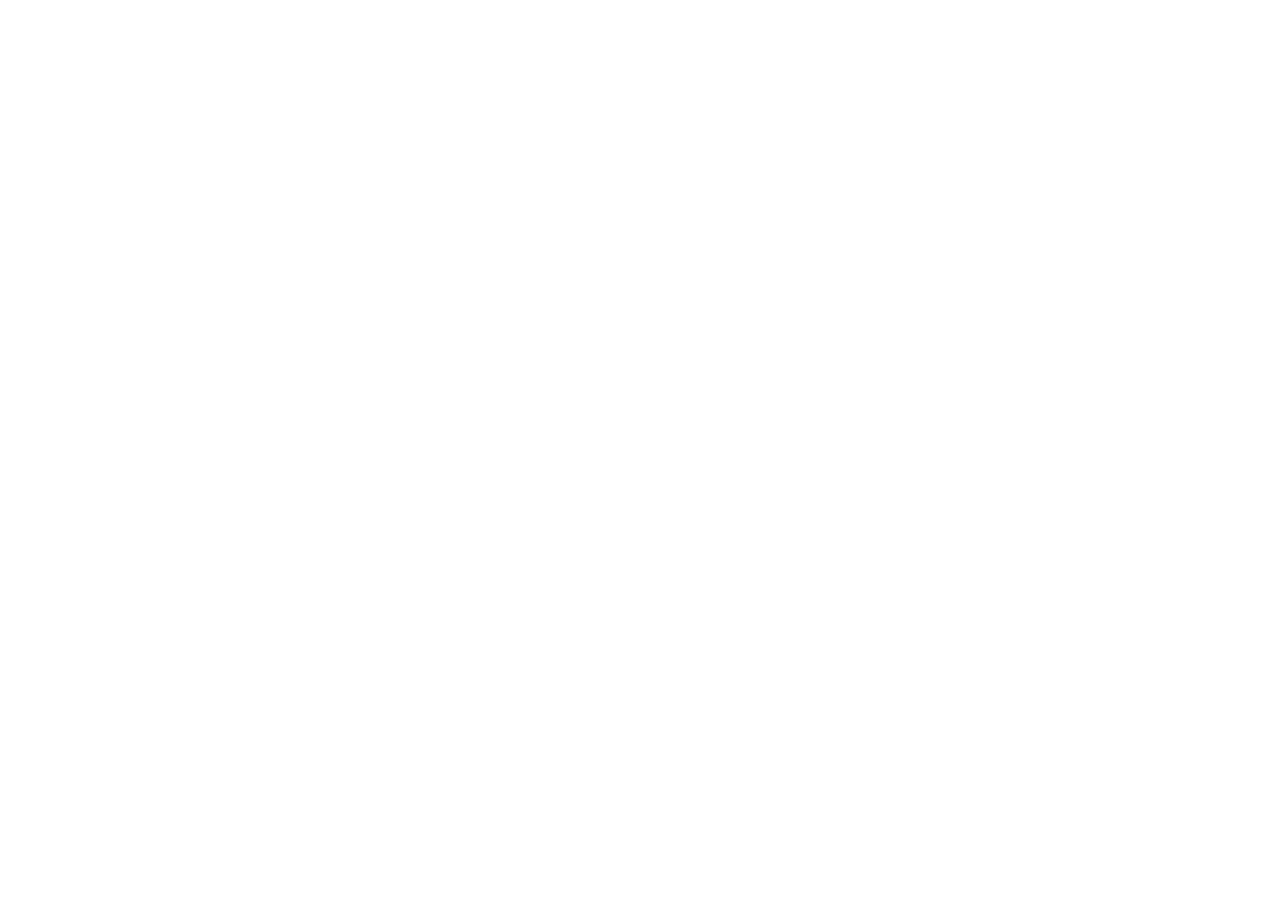
==== index.html @ dfd4ddd8 "Initial commit" ====
<!DOCTYPE html>
<html lang="en">

<head>
  <meta charset="UTF-8">
  <meta name="viewport" content="width=device-width, initial-scale=1.0">
  <title>Component Library - Flexbox</title>
  <link rel="stylesheet" href="css/style.css">
</head>

<body>
  <!--TODO-->
  <!-- Tabs -->
  <!-- List Items -->
  <!-- Tab Group -->
  <!-- Vertical List -->
  <!-- Card -->
</body>
</html>
---- css/style.css ----
@import "global.css";

/* TODO:
 * ////// Components
 * -> Tabs
 * -> List Items
 * -> Tab Group
 * -> Vertical List
 * -> Card
 */

@import "page.css";
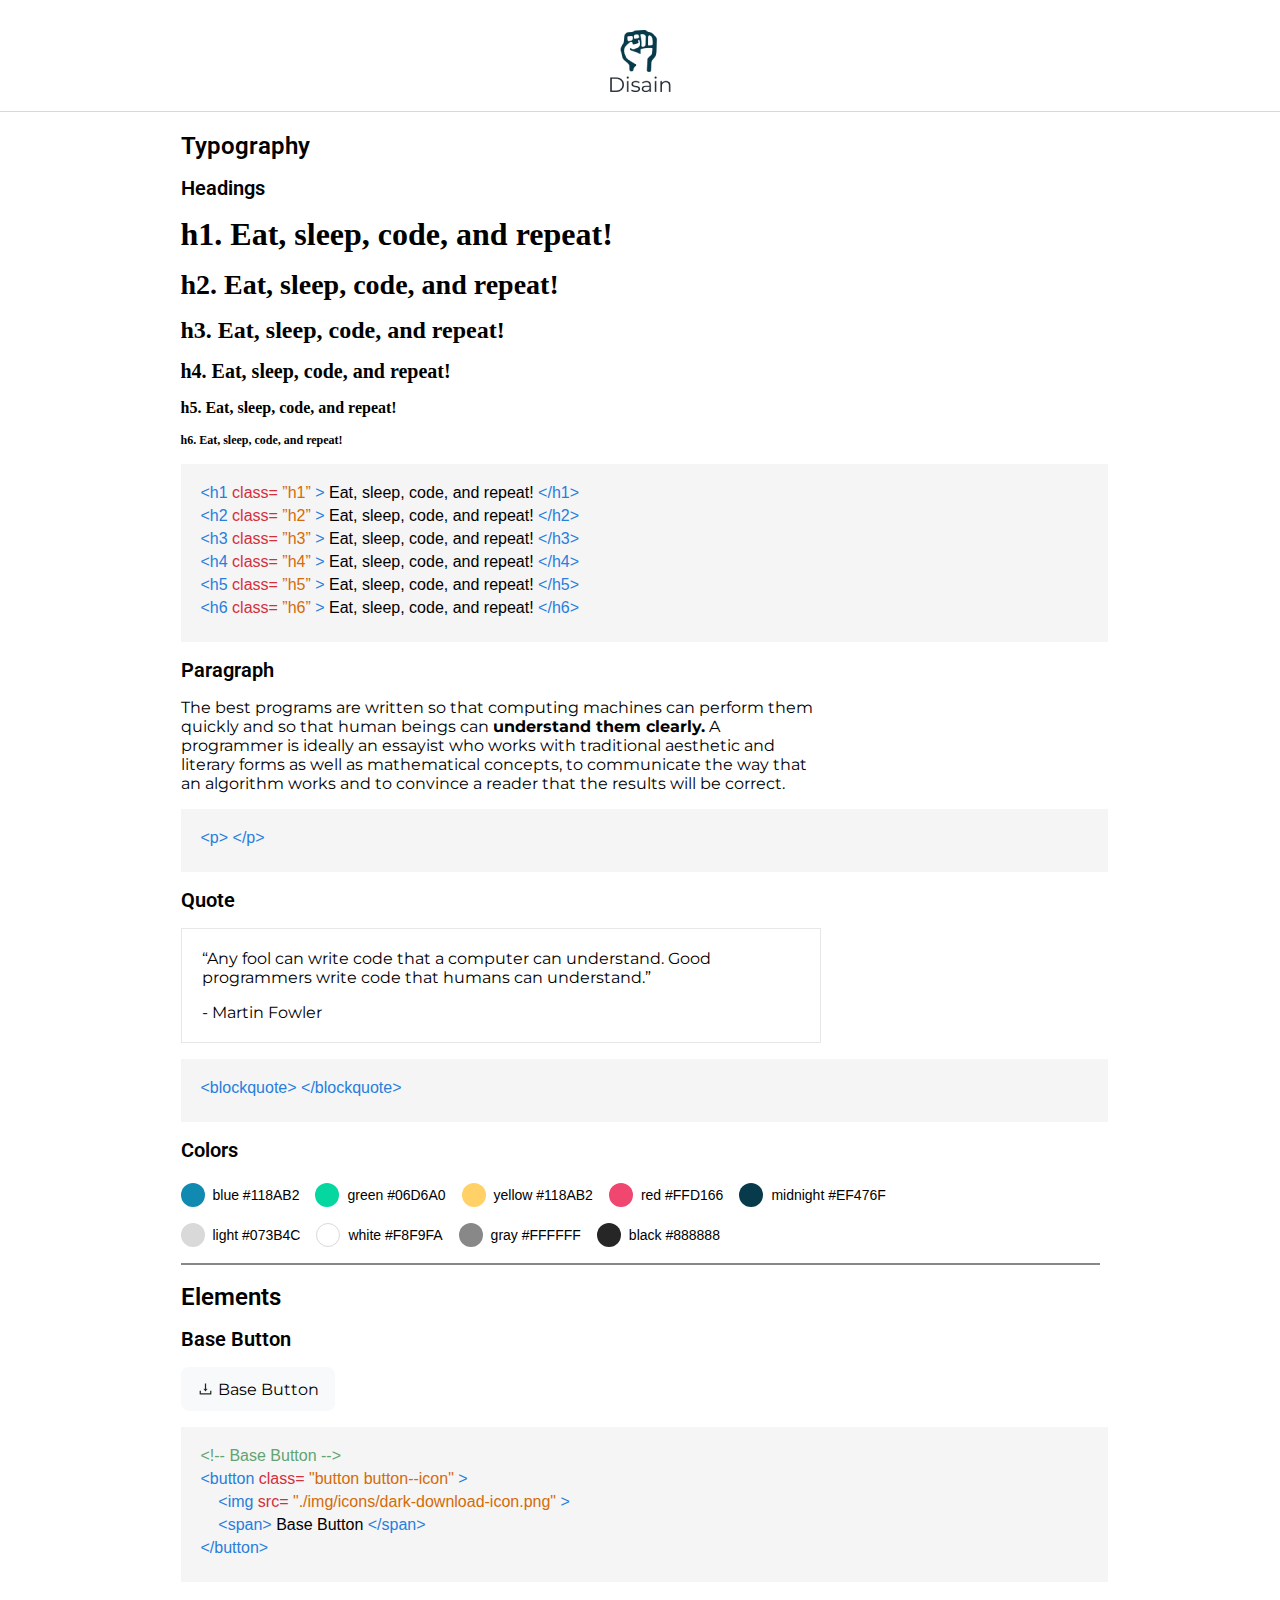
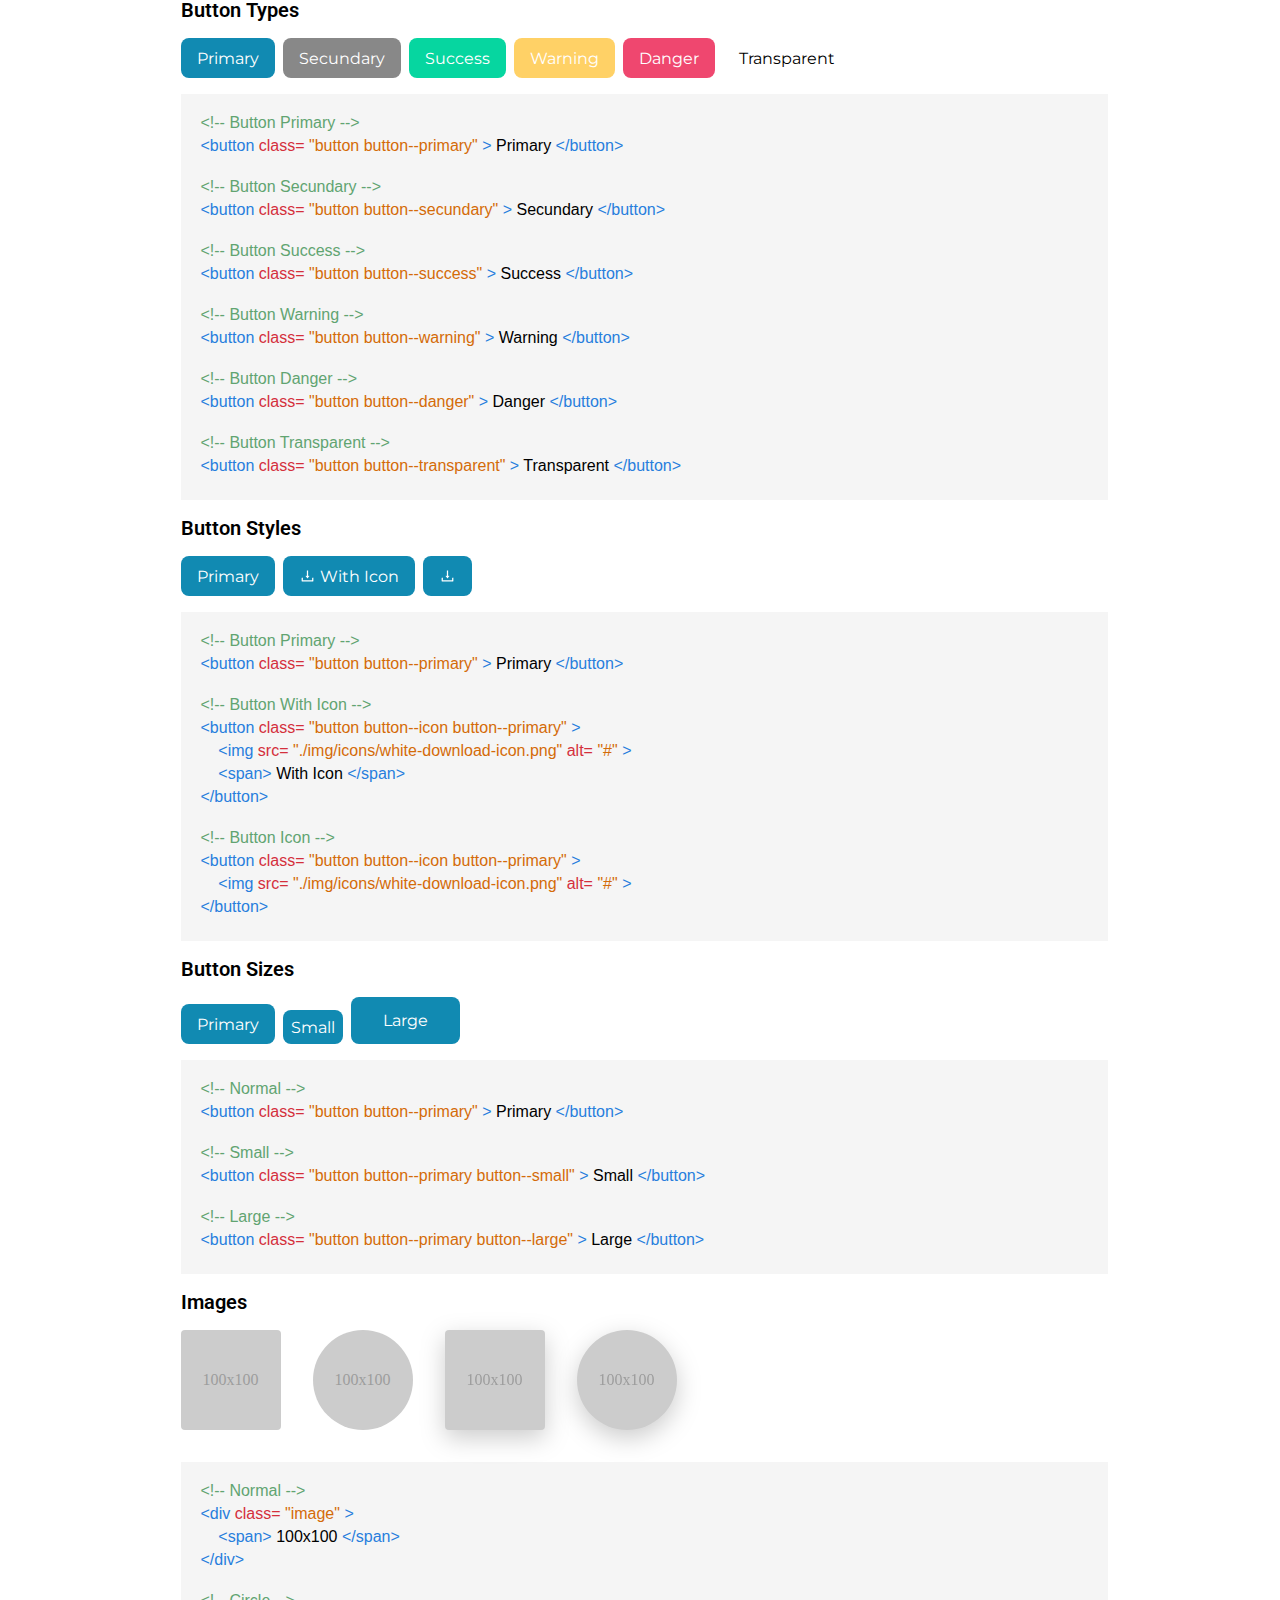
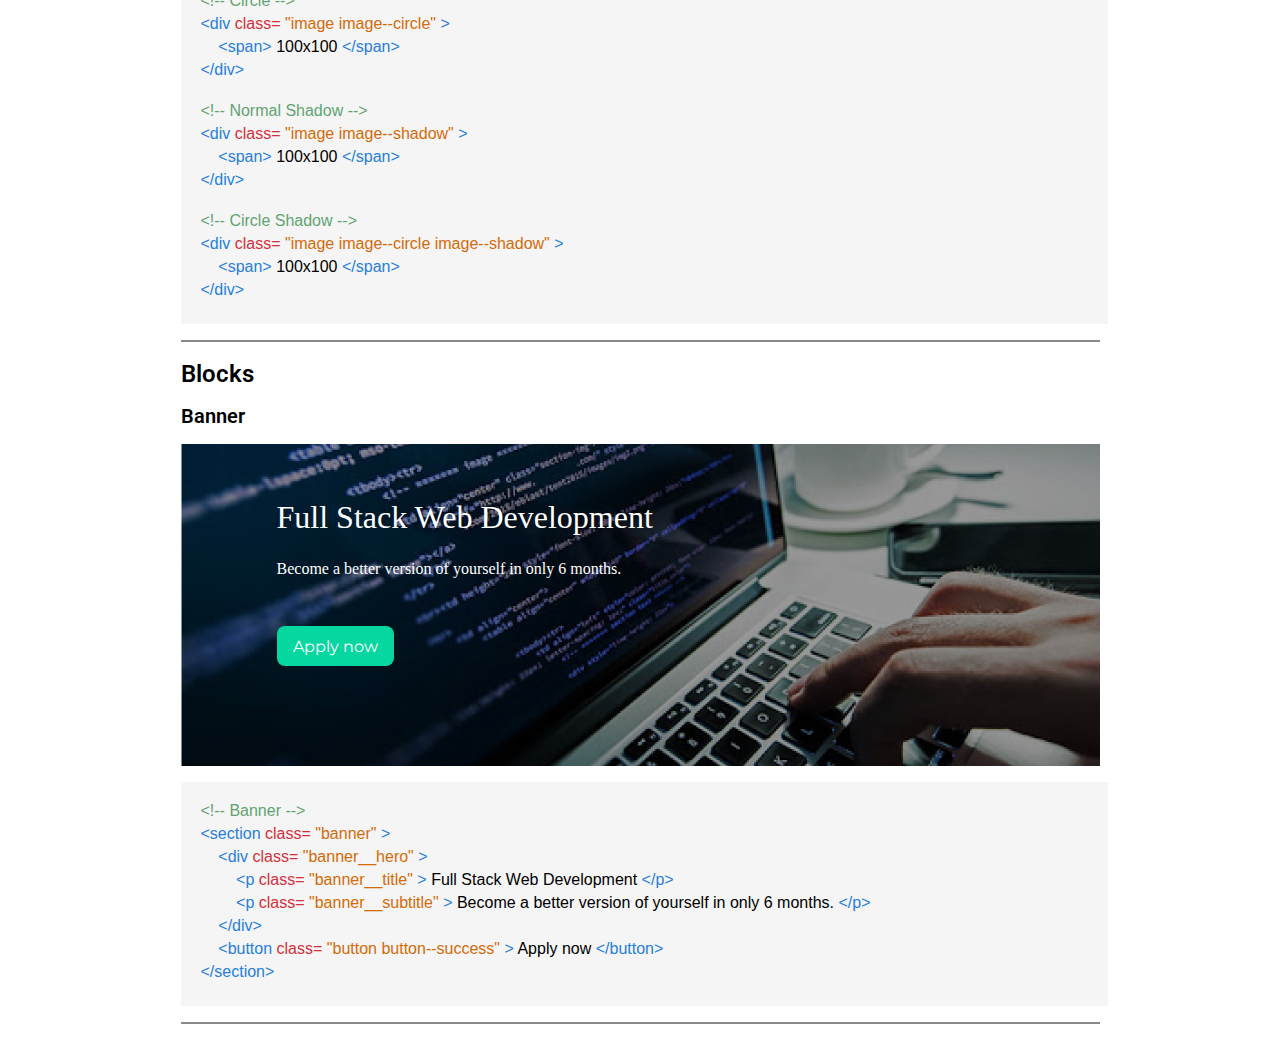
==== commit fae364e8: "First commit" ====
--- a/index.html
+++ b/index.html
@@ -1,19 +1,550 @@
 <!DOCTYPE html>
 <html lang="en">
-
 <head>
   <meta charset="UTF-8">
   <meta name="viewport" content="width=device-width, initial-scale=1.0">
-  <title>Component Library - Flexbox</title>
-  <link rel="stylesheet" href="css/style.css">
+  <title>Component Library</title>
+  <link rel="stylesheet" href="./src/css/style.css">
 </head>
-
 <body>
-  <!--TODO-->
-  <!-- Tabs -->
-  <!-- List Items -->
-  <!-- Tab Group -->
-  <!-- Vertical List -->
-  <!-- Card -->
+  <header class="header">
+    <img class="header__img" src="./src/img/logo.png" alt="">
+  </header>
+  <main class="main">
+
+    <!-- Typography -->
+    <section class="section">
+      <h2 class="title">Typography</h2>
+
+      <!-- Headings -->
+      <section>
+        <p class="subtitle">Headings</p>
+
+        <div class="headings__container">
+          <h1 class="h1">h1. Eat, sleep, code, and repeat!</h1>
+          <h2 class="h2">h2. Eat, sleep, code, and repeat!</h2>
+          <h3 class="h3">h3. Eat, sleep, code, and repeat!</h3>
+          <h4 class="h4">h4. Eat, sleep, code, and repeat!</h4>
+          <h5 class="h5">h5. Eat, sleep, code, and repeat!</h5>
+          <h6 class="h6">h6. Eat, sleep, code, and repeat!</h6>
+        </div>
+  
+        <div class="editor">
+          <p> 
+            <span class="code--blue">&lth1</span> 
+            <span class="code--red">class=</span> 
+            <span class="code--orange">”h1”</span> 
+            <span class="code--blue">></span> 
+            <span class="code--grey">Eat, sleep, code, and repeat!</span>
+            <span class="code--blue">&lt/h1></span> 
+          </p>
+          <p> 
+            <span class="code--blue">&lth2</span> 
+            <span class="code--red">class=</span> 
+            <span class="code--orange">”h2”</span> 
+            <span class="code--blue">></span> 
+            <span class="code--grey">Eat, sleep, code, and repeat!</span>
+            <span class="code--blue">&lt/h2></span> 
+          </p>
+          <p> 
+            <span class="code--blue">&lth3</span> 
+            <span class="code--red">class=</span> 
+            <span class="code--orange">”h3”</span> 
+            <span class="code--blue">></span> 
+            <span class="code--grey">Eat, sleep, code, and repeat!</span>
+            <span class="code--blue">&lt/h3></span> 
+          </p>
+          <p> 
+            <span class="code--blue">&lth4</span> 
+            <span class="code--red">class=</span> 
+            <span class="code--orange">”h4”</span> 
+            <span class="code--blue">></span> 
+            <span class="code--grey">Eat, sleep, code, and repeat!</span>
+            <span class="code--blue">&lt/h4></span> 
+          </p>
+          <p> 
+            <span class="code--blue">&lth5</span> 
+            <span class="code--red">class=</span> 
+            <span class="code--orange">”h5”</span> 
+            <span class="code--blue">></span> 
+            <span class="code--grey">Eat, sleep, code, and repeat!</span>
+            <span class="code--blue">&lt/h5></span> 
+          </p>
+          <p> 
+            <span class="code--blue">&lth6</span> 
+            <span class="code--red">class=</span> 
+            <span class="code--orange">”h6”</span> 
+            <span class="code--blue">></span> 
+            <span class="code--grey">Eat, sleep, code, and repeat!</span>
+            <span class="code--blue">&lt/h6></span> 
+          </p>
+        </div>
+      </section>
+
+      <!-- Paragraph -->
+      <section>
+        <p class="subtitle">Paragraph</p>
+
+        <p class="paragraph__p">
+          The best programs are written so that computing machines can perform them quickly and so that human beings can <span class="bold">understand them clearly.</span> A programmer is ideally an essayist who works with traditional aesthetic and literary forms as well as mathematical concepts, to communicate the way that an algorithm works and to convince a reader that the results will be correct.
+        </p>
+
+        <div class="editor">
+          <p> 
+            <span class="code--blue">&ltp></span> 
+            <span class="code--blue">&lt/p></span> 
+          </p>
+        </div>
+      </section>
+      
+      <!-- Quote -->
+      <section>
+        <p class="subtitle">Quote</p>
+        
+        <div class="quote__container">
+          <blockquote >
+            <p class="quote__p">
+              “Any fool can write code that a computer can understand. Good programmers write code that humans can understand.”
+            </p>
+            <p class="quote__b">- Martin Fowler</p>
+          </blockquote>
+        </div>
+
+        <div class="editor">
+          <p> 
+            <span class="code--blue">&ltblockquote></span> 
+            <span class="code--blue">&lt/blockquote></span> 
+          </p>
+        </div>
+      </section>
+
+      <!-- Colors -->
+      <section>
+        <p class="subtitle">Colors</p>
+
+        <div class="colors__container">
+          <div class="colors__item">
+            <div class="circle circle--blue"></div>
+            <span>blue #118AB2</span>
+          </div>
+          <div class="colors__item">
+            <div class="circle circle--green"></div>
+            <span>green #06D6A0</span>
+          </div>
+          <div class="colors__item">
+            <div class="circle circle--yellow"></div>
+            <span>yellow #118AB2</span>
+          </div>
+          <div class="colors__item">
+            <div class="circle circle--red"></div>
+            <span>red #FFD166</span>
+          </div>
+          <div class="colors__item">
+            <div class="circle circle--midnight"></div>
+            <span>midnight #EF476F</span>
+          </div>
+          <div class="colors__item">
+            <div class="circle circle--light"></div>
+            <span>light #073B4C</span>
+          </div>
+          <div class="colors__item">
+            <div class="circle circle--white"></div>
+            <span>white #F8F9FA</span>
+          </div>
+          <div class="colors__item">
+            <div class="circle circle--gray"></div>
+            <span>gray #FFFFFF</span>
+          </div>
+          <div class="colors__item">
+            <div class="circle circle--black"></div>
+            <span>black #888888</span>
+          </div>
+        </div>
+      </section>
+      
+    </section>
+
+    <!-- Elements -->
+    <section class="section">
+      <h2 class="title">Elements</h2>
+
+      <!-- Base Button -->
+      <section>
+        <p class="subtitle">Base Button</p>
+
+        <button class="button button--icon">
+          <img src="./src/img/icons/dark-download-icon.png" alt="">
+          <span>Base Button</span>
+        </button>
+
+        <div class="editor">
+          <p class="code--green">&lt!-- Base Button --></p>
+          <p> 
+            <span class="code--blue">&ltbutton</span>
+            <span class="code--red">class=</span>
+            <span class="code--orange">"button button--icon"</span>
+            <span class="code--blue">></span>
+          </p>
+          <p>
+            <span class="code--blue">&nbsp&nbsp&nbsp&nbsp&ltimg</span>
+            <span class="code--red">src=</span> 
+            <span class="code--orange">"./img/icons/dark-download-icon.png"</span>
+            <span class="code--blue">></span>
+          </p>
+          <p>
+            <span class="code--blue">&nbsp&nbsp&nbsp&nbsp&ltspan></span>
+            <span>Base Button</span>
+            <span class="code--blue">&lt/span></span>
+          </p>
+          <p>
+            <span class="code--blue">&lt/button></span> 
+          </p>
+        </div>
+      </section>
+
+      <!-- Button Types -->
+      <section>
+        <p class="subtitle">Button Types</p>
+
+        <div class="buttons__container">
+          <button class="button button--primary">Primary</button>
+          <button class="button button--secundary">Secundary</button>
+          <button class="button button--success">Success</button>
+          <button class="button button--warning">Warning</button>
+          <button class="button button--danger">Danger</button>
+          <button class="button button--transparent">Transparent</button>
+        </div>
+
+        <div class="editor">
+          <p class="code--green">&lt!-- Button Primary --></p>
+          <p> 
+            <span class="code--blue">&ltbutton</span>
+            <span class="code--red">class=</span>
+            <span class="code--orange">"button button--primary"</span>
+            <span class="code--blue">></span>
+            <span>Primary</span>
+            <span class="code--blue">&lt/button></span> 
+          </p>
+          <br>
+          <p class="code--green">&lt!-- Button Secundary --></p>
+          <p> 
+            <span class="code--blue">&ltbutton</span>
+            <span class="code--red">class=</span>
+            <span class="code--orange">"button button--secundary"</span>
+            <span class="code--blue">></span>
+            <span>Secundary</span>
+            <span class="code--blue">&lt/button></span> 
+          </p>
+          <br>
+          <p class="code--green">&lt!-- Button Success --></p>
+          <p> 
+            <span class="code--blue">&ltbutton</span>
+            <span class="code--red">class=</span>
+            <span class="code--orange">"button button--success"</span>
+            <span class="code--blue">></span>
+            <span>Success</span>
+            <span class="code--blue">&lt/button></span> 
+          </p>
+          <br>
+          <p class="code--green">&lt!-- Button Warning --></p>
+          <p> 
+            <span class="code--blue">&ltbutton</span>
+            <span class="code--red">class=</span>
+            <span class="code--orange">"button button--warning"</span>
+            <span class="code--blue">></span>
+            <span>Warning</span>
+            <span class="code--blue">&lt/button></span> 
+          </p>
+          <br>
+          <p class="code--green">&lt!-- Button Danger --></p>
+          <p> 
+            <span class="code--blue">&ltbutton</span>
+            <span class="code--red">class=</span>
+            <span class="code--orange">"button button--danger"</span>
+            <span class="code--blue">></span>
+            <span>Danger</span>
+            <span class="code--blue">&lt/button></span> 
+          </p>
+          <br>
+          <p class="code--green">&lt!-- Button Transparent --></p>
+          <p> 
+            <span class="code--blue">&ltbutton</span>
+            <span class="code--red">class=</span>
+            <span class="code--orange">"button button--transparent"</span>
+            <span class="code--blue">></span>
+            <span>Transparent</span>
+            <span class="code--blue">&lt/button></span> 
+          </p>
+        </div>
+      </section>
+
+      <!-- Button Styles -->
+      <section>
+        <p class="subtitle">Button Styles</p>
+
+        <div class="buttons__container">
+          <button class="button button--primary">Primary</button>
+          <button class="button button--icon button--primary">
+            <img src="./src/img/icons/white-download-icon.png" alt="">
+            <span>With Icon</span>
+          </button>
+          <button class="button button--icon button--primary">
+            <img src="./src/img/icons/white-download-icon.png" alt="">
+          </button>
+        </div>
+
+        <div class="editor">
+          <p class="code--green">&lt!-- Button Primary --></p>
+          <p> 
+            <span class="code--blue">&ltbutton</span>
+            <span class="code--red">class=</span>
+            <span class="code--orange">"button button--primary"</span>
+            <span class="code--blue">></span>
+            <span>Primary</span>
+            <span class="code--blue">&lt/button></span> 
+          </p>
+          <br>
+          <p class="code--green">&lt!-- Button With Icon --></p>
+          <p> 
+            <span class="code--blue">&ltbutton</span>
+            <span class="code--red">class=</span>
+            <span class="code--orange">"button button--icon button--primary"</span>
+            <span class="code--blue">></span>
+          </p>
+          <p>
+            <span class="code--blue">&nbsp&nbsp&nbsp&nbsp&ltimg</span>
+            <span class="code--red">src=</span>
+            <span class="code--orange">"./img/icons/white-download-icon.png"</span>
+            <span class="code--red">alt=</span>
+            <span class="code--orange">"#"</span>
+            <span class="code--blue">></span>
+          </p>
+          <p>
+            <span class="code--blue">&nbsp&nbsp&nbsp&nbsp&ltspan></span>
+            <span>With Icon</span>
+            <span class="code--blue">&lt/span></span>
+          </p>
+          <p>
+            <span class="code--blue">&lt/button></span> 
+          </p>
+          <br>
+          <p class="code--green">&lt!-- Button Icon --></p>
+          <p> 
+            <span class="code--blue">&ltbutton</span>
+            <span class="code--red">class=</span>
+            <span class="code--orange">"button button--icon button--primary"</span>
+            <span class="code--blue">></span>
+          </p>
+          <p>
+            <span class="code--blue">&nbsp&nbsp&nbsp&nbsp&ltimg</span>
+            <span class="code--red">src=</span>
+            <span class="code--orange">"./img/icons/white-download-icon.png"</span>
+            <span class="code--red">alt=</span>
+            <span class="code--orange">"#"</span>
+            <span class="code--blue">></span>
+          </p>
+          <p>
+            <span class="code--blue">&lt/button></span> 
+          </p>
+        </div>
+      </section>
+
+      <!-- Button Sizes -->
+      <section>
+        <p class="subtitle">Button Sizes</p>
+
+        <div class="buttons__container">
+          <button class="button button--primary">Primary</button>
+          <button class="button button--primary button--small">Small</button>
+          <button class="button button--primary button--large">Large</button>
+        </div>
+
+        <div class="editor">
+          <p class="code--green">&lt!-- Normal --></p>
+          <p> 
+            <span class="code--blue">&ltbutton</span>
+            <span class="code--red">class=</span>
+            <span class="code--orange">"button button--primary"</span>
+            <span class="code--blue">></span>
+            <span>Primary</span>
+            <span class="code--blue">&lt/button></span> 
+          </p>
+          <br>
+          <p class="code--green">&lt!-- Small --></p>
+          <p> 
+            <span class="code--blue">&ltbutton</span>
+            <span class="code--red">class=</span>
+            <span class="code--orange">"button button--primary button--small"</span>
+            <span class="code--blue">></span>
+            <span>Small</span>
+            <span class="code--blue">&lt/button></span> 
+          </p>
+          <br>
+          <p class="code--green">&lt!-- Large --></p>
+          <p> 
+            <span class="code--blue">&ltbutton</span>
+            <span class="code--red">class=</span>
+            <span class="code--orange">"button button--primary button--large"</span>
+            <span class="code--blue">></span>
+            <span>Large</span>
+            <span class="code--blue">&lt/button></span> 
+          </p>
+        </div>
+      </section>
+
+      <!-- Images -->
+      <section>
+        <p class="subtitle">Images</p>
+
+        <div class="images__container">
+          <div class="image">
+            <span>100x100</span>
+          </div>
+          <div class="image image--circle">
+            <span>100x100</span>
+          </div>
+          <div class="image image--shadow">
+            <span>100x100</span>
+          </div>
+          <div class="image image--shadow image--circle">
+            <span>100x100</span>
+          </div>
+        </div>
+
+        <div class="editor">
+          <p class="code--green">&lt!-- Normal --></p>
+          <p> 
+            <span class="code--blue">&ltdiv</span>
+            <span class="code--red">class=</span>
+            <span class="code--orange">"image"</span>
+            <span class="code--blue">></span>
+          </p>
+          <p>
+            <span class="code--blue">&nbsp&nbsp&nbsp&nbsp&ltspan></span>
+            <span>100x100</span>
+            <span class="code--blue">&lt/span></span>
+          </p>
+          <p>
+            <span class="code--blue">&lt/div></span> 
+          </p>
+          <br>
+          <p class="code--green">&lt!-- Circle --></p>
+          <p> 
+            <span class="code--blue">&ltdiv</span>
+            <span class="code--red">class=</span>
+            <span class="code--orange">"image image--circle"</span>
+            <span class="code--blue">></span>
+          </p>
+          <p>
+            <span class="code--blue">&nbsp&nbsp&nbsp&nbsp&ltspan></span>
+            <span>100x100</span>
+            <span class="code--blue">&lt/span></span>
+          </p>
+          <p>
+            <span class="code--blue">&lt/div></span> 
+          </p>
+          <br>
+          <p class="code--green">&lt!-- Normal Shadow --></p>
+          <p> 
+            <span class="code--blue">&ltdiv</span>
+            <span class="code--red">class=</span>
+            <span class="code--orange">"image image--shadow"</span>
+            <span class="code--blue">></span>
+          </p>
+          <p>
+            <span class="code--blue">&nbsp&nbsp&nbsp&nbsp&ltspan></span>
+            <span>100x100</span>
+            <span class="code--blue">&lt/span></span>
+          </p>
+          <p>
+            <span class="code--blue">&lt/div></span> 
+          </p>
+          <br>
+          <p class="code--green">&lt!-- Circle Shadow --></p>
+          <p> 
+            <span class="code--blue">&ltdiv</span>
+            <span class="code--red">class=</span>
+            <span class="code--orange">"image image--circle image--shadow"</span>
+            <span class="code--blue">></span>
+          </p>
+          <p>
+            <span class="code--blue">&nbsp&nbsp&nbsp&nbsp&ltspan></span>
+            <span>100x100</span>
+            <span class="code--blue">&lt/span></span>
+          </p>
+          <p>
+            <span class="code--blue">&lt/div></span> 
+          </p>
+        </div>
+      </section>
+    </section>
+
+    <!-- Blocks -->
+    <section class="section">
+      <h2 class="title">Blocks</h2>
+
+      <!-- Banner -->
+      <section>
+        <p class="subtitle">Banner</p>
+
+        <section class="banner">
+          <div class="banner__hero">
+            <p class="banner__title">Full Stack Web Development</p>
+            <p class="banner__subtitle">
+              Become a better version of yourself in only 6 months.
+            </p>
+          </div>
+          
+          <button class="button button--success">Apply now</button>
+        </section>
+
+        <div class="editor">
+          <p class="code--green">&lt!-- Banner --></p>
+          <p> 
+            <span class="code--blue">&ltsection</span>
+            <span class="code--red">class=</span>
+            <span class="code--orange">"banner"</span>
+            <span class="code--blue">></span>
+          </p>
+          <p>
+            <span class="code--blue">&nbsp&nbsp&nbsp&nbsp&ltdiv</span>  
+            <span class="code--red">class=</span>  
+            <span class="code--orange">"banner__hero"</span>  
+            <span class="code--blue">></span>  
+          </p>
+          <p>
+            <span class="code--blue">&nbsp&nbsp&nbsp&nbsp&nbsp&nbsp&nbsp&nbsp&ltp</span>
+            <span class="code--red">class=</span> 
+            <span class="code--orange">"banner__title"</span> 
+            <span class="code--blue">></span>
+            <span>Full Stack Web Development</span>
+            <span class="code--blue">&lt/p></span>
+          </p>
+          <p>
+            <span class="code--blue">&nbsp&nbsp&nbsp&nbsp&nbsp&nbsp&nbsp&nbsp&ltp</span>
+            <span class="code--red">class=</span> 
+            <span class="code--orange">"banner__subtitle"</span> 
+            <span class="code--blue">></span>
+            <span>Become a better version of yourself in only 6 months.</span>
+            <span class="code--blue">&lt/p></span>
+          </p>
+          <p>
+            <span class="code--blue">&nbsp&nbsp&nbsp&nbsp&lt/div></span>
+          </p>
+          <p>
+            <span class="code--blue">&nbsp&nbsp&nbsp&nbsp&ltbutton</span>  
+            <span class="code--red">class=</span>  
+            <span class="code--orange">"button button--success"</span>
+            <span class="code--blue">></span>  
+            <span>Apply now</span>
+            <span class="code--blue">&lt/button></span>  
+          </p>
+          <p>
+            <span class="code--blue">&lt/section></span> 
+          </p>
+        </div>
+      </section>
+    </section>
+  </main>
 </body>
 </html>--- a/src/css/style.css
+++ b/src/css/style.css
@@ -0,0 +1,8 @@
+@import './base/typography.css';
+@import './base/global.css';
+
+@import './components/button.css';
+@import './components/header.css';
+@import './components/editor.css';
+@import './components/quote.css';
+@import './components/image.css';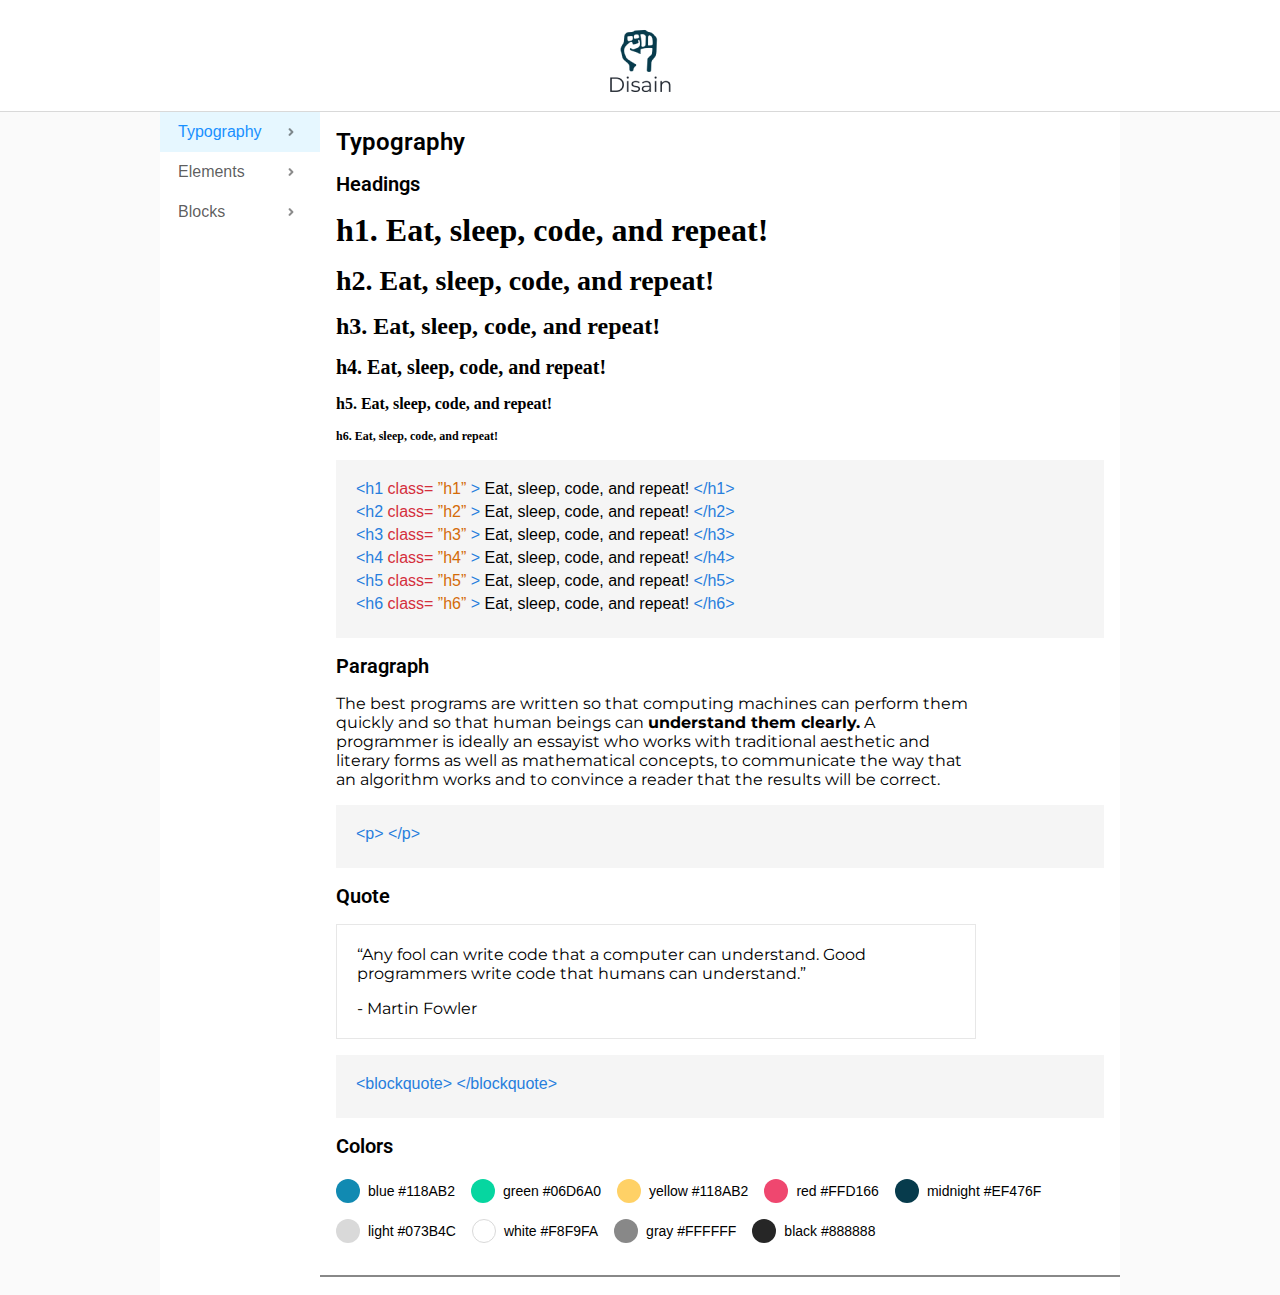
==== commit fcf60d02: "Aside completado" ====
--- a/index.html
+++ b/index.html
@@ -11,6 +11,22 @@
     <img class="header__img" src="./src/img/logo.png" alt="">
   </header>
   <main class="main">
+
+    <!-- Aside -->
+    <aside class="aside">
+      <a class="active" href="./index.html">
+        <span>Typography</span>
+        <img src="./src/img/icons/union-icon.png" alt="">
+      </a>
+      <a href="./elements.html">
+        <span>Elements</span>
+        <img src="./src/img/icons/union-icon.png" alt="">
+      </a>
+      <a href="./blocks.html">
+        <span>Blocks</span>
+        <img src="./src/img/icons/union-icon.png" alt="">
+      </a>
+    </aside>
 
     <!-- Typography -->
     <section class="section">
@@ -164,387 +180,6 @@
       
     </section>
 
-    <!-- Elements -->
-    <section class="section">
-      <h2 class="title">Elements</h2>
-
-      <!-- Base Button -->
-      <section>
-        <p class="subtitle">Base Button</p>
-
-        <button class="button button--icon">
-          <img src="./src/img/icons/dark-download-icon.png" alt="">
-          <span>Base Button</span>
-        </button>
-
-        <div class="editor">
-          <p class="code--green">&lt!-- Base Button --></p>
-          <p> 
-            <span class="code--blue">&ltbutton</span>
-            <span class="code--red">class=</span>
-            <span class="code--orange">"button button--icon"</span>
-            <span class="code--blue">></span>
-          </p>
-          <p>
-            <span class="code--blue">&nbsp&nbsp&nbsp&nbsp&ltimg</span>
-            <span class="code--red">src=</span> 
-            <span class="code--orange">"./img/icons/dark-download-icon.png"</span>
-            <span class="code--blue">></span>
-          </p>
-          <p>
-            <span class="code--blue">&nbsp&nbsp&nbsp&nbsp&ltspan></span>
-            <span>Base Button</span>
-            <span class="code--blue">&lt/span></span>
-          </p>
-          <p>
-            <span class="code--blue">&lt/button></span> 
-          </p>
-        </div>
-      </section>
-
-      <!-- Button Types -->
-      <section>
-        <p class="subtitle">Button Types</p>
-
-        <div class="buttons__container">
-          <button class="button button--primary">Primary</button>
-          <button class="button button--secundary">Secundary</button>
-          <button class="button button--success">Success</button>
-          <button class="button button--warning">Warning</button>
-          <button class="button button--danger">Danger</button>
-          <button class="button button--transparent">Transparent</button>
-        </div>
-
-        <div class="editor">
-          <p class="code--green">&lt!-- Button Primary --></p>
-          <p> 
-            <span class="code--blue">&ltbutton</span>
-            <span class="code--red">class=</span>
-            <span class="code--orange">"button button--primary"</span>
-            <span class="code--blue">></span>
-            <span>Primary</span>
-            <span class="code--blue">&lt/button></span> 
-          </p>
-          <br>
-          <p class="code--green">&lt!-- Button Secundary --></p>
-          <p> 
-            <span class="code--blue">&ltbutton</span>
-            <span class="code--red">class=</span>
-            <span class="code--orange">"button button--secundary"</span>
-            <span class="code--blue">></span>
-            <span>Secundary</span>
-            <span class="code--blue">&lt/button></span> 
-          </p>
-          <br>
-          <p class="code--green">&lt!-- Button Success --></p>
-          <p> 
-            <span class="code--blue">&ltbutton</span>
-            <span class="code--red">class=</span>
-            <span class="code--orange">"button button--success"</span>
-            <span class="code--blue">></span>
-            <span>Success</span>
-            <span class="code--blue">&lt/button></span> 
-          </p>
-          <br>
-          <p class="code--green">&lt!-- Button Warning --></p>
-          <p> 
-            <span class="code--blue">&ltbutton</span>
-            <span class="code--red">class=</span>
-            <span class="code--orange">"button button--warning"</span>
-            <span class="code--blue">></span>
-            <span>Warning</span>
-            <span class="code--blue">&lt/button></span> 
-          </p>
-          <br>
-          <p class="code--green">&lt!-- Button Danger --></p>
-          <p> 
-            <span class="code--blue">&ltbutton</span>
-            <span class="code--red">class=</span>
-            <span class="code--orange">"button button--danger"</span>
-            <span class="code--blue">></span>
-            <span>Danger</span>
-            <span class="code--blue">&lt/button></span> 
-          </p>
-          <br>
-          <p class="code--green">&lt!-- Button Transparent --></p>
-          <p> 
-            <span class="code--blue">&ltbutton</span>
-            <span class="code--red">class=</span>
-            <span class="code--orange">"button button--transparent"</span>
-            <span class="code--blue">></span>
-            <span>Transparent</span>
-            <span class="code--blue">&lt/button></span> 
-          </p>
-        </div>
-      </section>
-
-      <!-- Button Styles -->
-      <section>
-        <p class="subtitle">Button Styles</p>
-
-        <div class="buttons__container">
-          <button class="button button--primary">Primary</button>
-          <button class="button button--icon button--primary">
-            <img src="./src/img/icons/white-download-icon.png" alt="">
-            <span>With Icon</span>
-          </button>
-          <button class="button button--icon button--primary">
-            <img src="./src/img/icons/white-download-icon.png" alt="">
-          </button>
-        </div>
-
-        <div class="editor">
-          <p class="code--green">&lt!-- Button Primary --></p>
-          <p> 
-            <span class="code--blue">&ltbutton</span>
-            <span class="code--red">class=</span>
-            <span class="code--orange">"button button--primary"</span>
-            <span class="code--blue">></span>
-            <span>Primary</span>
-            <span class="code--blue">&lt/button></span> 
-          </p>
-          <br>
-          <p class="code--green">&lt!-- Button With Icon --></p>
-          <p> 
-            <span class="code--blue">&ltbutton</span>
-            <span class="code--red">class=</span>
-            <span class="code--orange">"button button--icon button--primary"</span>
-            <span class="code--blue">></span>
-          </p>
-          <p>
-            <span class="code--blue">&nbsp&nbsp&nbsp&nbsp&ltimg</span>
-            <span class="code--red">src=</span>
-            <span class="code--orange">"./img/icons/white-download-icon.png"</span>
-            <span class="code--red">alt=</span>
-            <span class="code--orange">"#"</span>
-            <span class="code--blue">></span>
-          </p>
-          <p>
-            <span class="code--blue">&nbsp&nbsp&nbsp&nbsp&ltspan></span>
-            <span>With Icon</span>
-            <span class="code--blue">&lt/span></span>
-          </p>
-          <p>
-            <span class="code--blue">&lt/button></span> 
-          </p>
-          <br>
-          <p class="code--green">&lt!-- Button Icon --></p>
-          <p> 
-            <span class="code--blue">&ltbutton</span>
-            <span class="code--red">class=</span>
-            <span class="code--orange">"button button--icon button--primary"</span>
-            <span class="code--blue">></span>
-          </p>
-          <p>
-            <span class="code--blue">&nbsp&nbsp&nbsp&nbsp&ltimg</span>
-            <span class="code--red">src=</span>
-            <span class="code--orange">"./img/icons/white-download-icon.png"</span>
-            <span class="code--red">alt=</span>
-            <span class="code--orange">"#"</span>
-            <span class="code--blue">></span>
-          </p>
-          <p>
-            <span class="code--blue">&lt/button></span> 
-          </p>
-        </div>
-      </section>
-
-      <!-- Button Sizes -->
-      <section>
-        <p class="subtitle">Button Sizes</p>
-
-        <div class="buttons__container">
-          <button class="button button--primary">Primary</button>
-          <button class="button button--primary button--small">Small</button>
-          <button class="button button--primary button--large">Large</button>
-        </div>
-
-        <div class="editor">
-          <p class="code--green">&lt!-- Normal --></p>
-          <p> 
-            <span class="code--blue">&ltbutton</span>
-            <span class="code--red">class=</span>
-            <span class="code--orange">"button button--primary"</span>
-            <span class="code--blue">></span>
-            <span>Primary</span>
-            <span class="code--blue">&lt/button></span> 
-          </p>
-          <br>
-          <p class="code--green">&lt!-- Small --></p>
-          <p> 
-            <span class="code--blue">&ltbutton</span>
-            <span class="code--red">class=</span>
-            <span class="code--orange">"button button--primary button--small"</span>
-            <span class="code--blue">></span>
-            <span>Small</span>
-            <span class="code--blue">&lt/button></span> 
-          </p>
-          <br>
-          <p class="code--green">&lt!-- Large --></p>
-          <p> 
-            <span class="code--blue">&ltbutton</span>
-            <span class="code--red">class=</span>
-            <span class="code--orange">"button button--primary button--large"</span>
-            <span class="code--blue">></span>
-            <span>Large</span>
-            <span class="code--blue">&lt/button></span> 
-          </p>
-        </div>
-      </section>
-
-      <!-- Images -->
-      <section>
-        <p class="subtitle">Images</p>
-
-        <div class="images__container">
-          <div class="image">
-            <span>100x100</span>
-          </div>
-          <div class="image image--circle">
-            <span>100x100</span>
-          </div>
-          <div class="image image--shadow">
-            <span>100x100</span>
-          </div>
-          <div class="image image--shadow image--circle">
-            <span>100x100</span>
-          </div>
-        </div>
-
-        <div class="editor">
-          <p class="code--green">&lt!-- Normal --></p>
-          <p> 
-            <span class="code--blue">&ltdiv</span>
-            <span class="code--red">class=</span>
-            <span class="code--orange">"image"</span>
-            <span class="code--blue">></span>
-          </p>
-          <p>
-            <span class="code--blue">&nbsp&nbsp&nbsp&nbsp&ltspan></span>
-            <span>100x100</span>
-            <span class="code--blue">&lt/span></span>
-          </p>
-          <p>
-            <span class="code--blue">&lt/div></span> 
-          </p>
-          <br>
-          <p class="code--green">&lt!-- Circle --></p>
-          <p> 
-            <span class="code--blue">&ltdiv</span>
-            <span class="code--red">class=</span>
-            <span class="code--orange">"image image--circle"</span>
-            <span class="code--blue">></span>
-          </p>
-          <p>
-            <span class="code--blue">&nbsp&nbsp&nbsp&nbsp&ltspan></span>
-            <span>100x100</span>
-            <span class="code--blue">&lt/span></span>
-          </p>
-          <p>
-            <span class="code--blue">&lt/div></span> 
-          </p>
-          <br>
-          <p class="code--green">&lt!-- Normal Shadow --></p>
-          <p> 
-            <span class="code--blue">&ltdiv</span>
-            <span class="code--red">class=</span>
-            <span class="code--orange">"image image--shadow"</span>
-            <span class="code--blue">></span>
-          </p>
-          <p>
-            <span class="code--blue">&nbsp&nbsp&nbsp&nbsp&ltspan></span>
-            <span>100x100</span>
-            <span class="code--blue">&lt/span></span>
-          </p>
-          <p>
-            <span class="code--blue">&lt/div></span> 
-          </p>
-          <br>
-          <p class="code--green">&lt!-- Circle Shadow --></p>
-          <p> 
-            <span class="code--blue">&ltdiv</span>
-            <span class="code--red">class=</span>
-            <span class="code--orange">"image image--circle image--shadow"</span>
-            <span class="code--blue">></span>
-          </p>
-          <p>
-            <span class="code--blue">&nbsp&nbsp&nbsp&nbsp&ltspan></span>
-            <span>100x100</span>
-            <span class="code--blue">&lt/span></span>
-          </p>
-          <p>
-            <span class="code--blue">&lt/div></span> 
-          </p>
-        </div>
-      </section>
-    </section>
-
-    <!-- Blocks -->
-    <section class="section">
-      <h2 class="title">Blocks</h2>
-
-      <!-- Banner -->
-      <section>
-        <p class="subtitle">Banner</p>
-
-        <section class="banner">
-          <div class="banner__hero">
-            <p class="banner__title">Full Stack Web Development</p>
-            <p class="banner__subtitle">
-              Become a better version of yourself in only 6 months.
-            </p>
-          </div>
-          
-          <button class="button button--success">Apply now</button>
-        </section>
-
-        <div class="editor">
-          <p class="code--green">&lt!-- Banner --></p>
-          <p> 
-            <span class="code--blue">&ltsection</span>
-            <span class="code--red">class=</span>
-            <span class="code--orange">"banner"</span>
-            <span class="code--blue">></span>
-          </p>
-          <p>
-            <span class="code--blue">&nbsp&nbsp&nbsp&nbsp&ltdiv</span>  
-            <span class="code--red">class=</span>  
-            <span class="code--orange">"banner__hero"</span>  
-            <span class="code--blue">></span>  
-          </p>
-          <p>
-            <span class="code--blue">&nbsp&nbsp&nbsp&nbsp&nbsp&nbsp&nbsp&nbsp&ltp</span>
-            <span class="code--red">class=</span> 
-            <span class="code--orange">"banner__title"</span> 
-            <span class="code--blue">></span>
-            <span>Full Stack Web Development</span>
-            <span class="code--blue">&lt/p></span>
-          </p>
-          <p>
-            <span class="code--blue">&nbsp&nbsp&nbsp&nbsp&nbsp&nbsp&nbsp&nbsp&ltp</span>
-            <span class="code--red">class=</span> 
-            <span class="code--orange">"banner__subtitle"</span> 
-            <span class="code--blue">></span>
-            <span>Become a better version of yourself in only 6 months.</span>
-            <span class="code--blue">&lt/p></span>
-          </p>
-          <p>
-            <span class="code--blue">&nbsp&nbsp&nbsp&nbsp&lt/div></span>
-          </p>
-          <p>
-            <span class="code--blue">&nbsp&nbsp&nbsp&nbsp&ltbutton</span>  
-            <span class="code--red">class=</span>  
-            <span class="code--orange">"button button--success"</span>
-            <span class="code--blue">></span>  
-            <span>Apply now</span>
-            <span class="code--blue">&lt/button></span>  
-          </p>
-          <p>
-            <span class="code--blue">&lt/section></span> 
-          </p>
-        </div>
-      </section>
-    </section>
   </main>
 </body>
 </html>